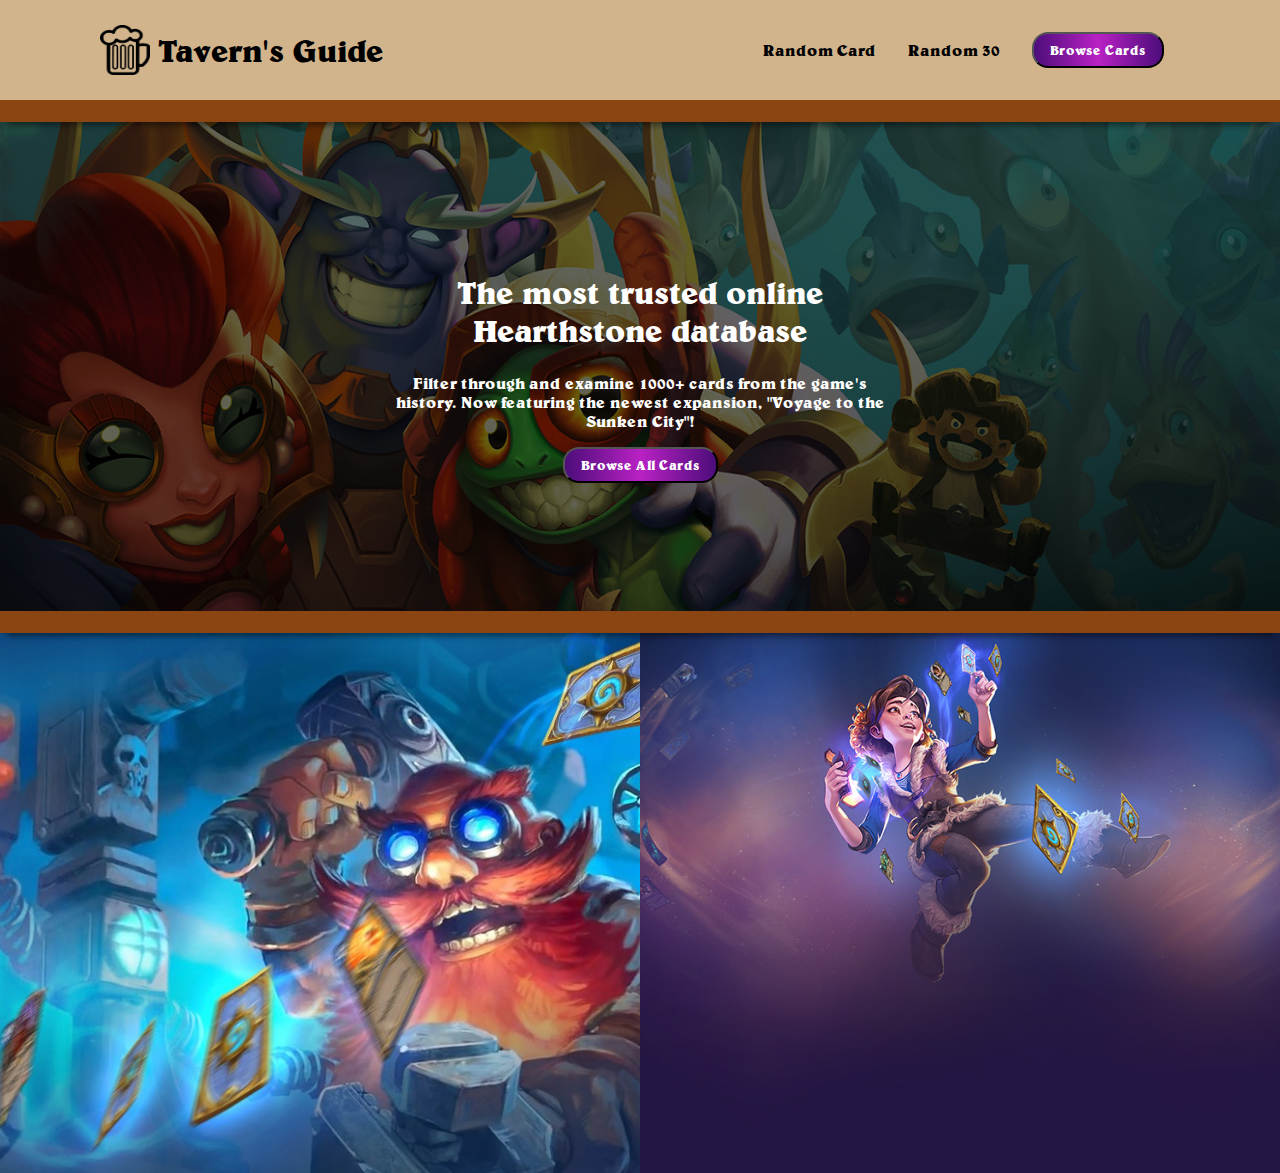
==== index.html @ 3be7f23b "Initial commit" ====
<!DOCTYPE html>
<html lang="en">
  <head>
    <meta charset="UTF-8" />
    <meta http-equiv="X-UA-Compatible" content="IE=edge" />
    <meta name="viewport" content="width=device-width, initial-scale=1.0" />
    <link rel="icon" href="./assets/icon.png" />
    <title>Tavern's Guide</title>
    <link rel="stylesheet" href="./styles.css" />
  </head>
  <body>
    <div class="nav__bg">
      <div class="row">
        <nav>
          <figure>
            <a href="." class="logo--wrapper">
              <img src="./assets/icon.png" class="logo" alt="" />
              <h1 class="title">Tavern's Guide</h1>
            </a>
          </figure>
          <ul class="nav__links">
            <li class="nav__link">
              <a href="#" class="nav__link--anchor link__hover-effect"
                >Random Card</a
              >
            </li>
            <li class="nav__link">
              <a href="#" class="nav__link--anchor link__hover-effect"
                >Random 30</a
              >
            </li>
            <li class="nav__link">
              <button class="btn">Browse Cards</button>
            </li>
          </ul>
        </nav>
      </div>
    </div>
    <div class="divider"></div>
    <header class="header">
      <img class="header__img" src="./assets/background.jpg" alt="" />
      <div class="header__content">
        <h1 class="header__title">
          The most trusted online Hearthstone database
        </h1>
        <p class="header__para">
          Filter through and examine 1000+ cards from the game's history. Now
          featuring the newest expansion, "Voyage to the Sunken City"!
        </p>
        <button class="btn">Browse All Cards</button>
      </div>
    </header>
    <div class="divider"></div>
    <section id="highlights">
      <div class="highlights__container">
        <div class="highlight highlight-1">
          <img
            src="./assets/highlight-bg1.jpg"
            alt=""
            class="highlight__img-1"
          />
          <div class="highlight__content">
            <a href="#" class="highlight__title">Random 30</a>
            <h2 class="highlight__sub-title">
              Face off against friends with a list of 30 completely random cards
            </h2>
          </div>
        </div>
        <div class="highlight highlight-2">
          <img
            src="./assets/highlight-bg2.jpg"
            alt=""
            class="highlight__img-2"
          />
          <div class="highlight__content">
            <a href="#" class="highlight__title">Random Card</a>
            <h2 class="highlight__sub-title">
              Refresh your knowledge with a random selection from our database
            </h2>
          </div>
        </div>
      </div>
    </section>
  </body>
</html>
---- styles.css ----
@font-face {
    font-family: 'Belwe-Bold';
    src: url('./assets/Belwe-Bold.eot');
    src: url('./assets/Belwe-Bold.eot') format('embedded-opentype'),
         url('./assets/Belwe-Bold.svg') format('svg'),
         url('./assets/Belwe-Bold.ttf') format('truetype'),
         url('./assets/Belwe-Bold.woff') format('woff'),
         url('./assets/Belwe-Bold.woff2') format('woff2');
    font-weight: normal;
    font-style: normal;
  }

* {
    padding: 0;
    margin: 0;
    box-sizing: border-box;
    font-family: 'Belwe-Bold';
}

a {
    text-decoration: none;
}

li {
    list-style-type: none;
}

.row {
    width: 100%;
    max-width: 1200px;
    padding: 0 40px;
    margin: 0 auto;
}

.logo {
    height: 50px;
    width: 50px;
}

.btn {
    padding: 8px 16px;
    font-weight: 700;
    color: white;
    background-image: -webkit-linear-gradient(left,#4c0d7a,#b921c4,#4c0d7a);
    border-radius: 16px;
    cursor: pointer;
    transition: all 300ms ease;
}

.btn:hover {
    filter: brightness(0.8);
    transform: translateY(-2px);
}

.btn:active {
    transform: scale(0.95);
}

.link__hover-effect {
    position: relative;
}

.link__hover-effect:after {
    content: "";
    background-color: black;
    position: absolute;
    bottom: -3px;
    height: 3px;
    width: 0;
    right: 0;
    transition: all 300ms ease;
}

.link__hover-effect:hover:after {
    left: 0;
    width: 100%;
}

/* 

Navigation

*/

nav {
    display: flex;
    justify-content: space-between;
    align-items: center;
    width: 100%;
    max-width: 1200px;
    margin: 0 auto;
    padding: 0 20px;
    height: 100px;
}

.nav__bg {
    background-color: tan;
    width: 100%;
}

.nav__links {
    display: flex;
    justify-content: center;
    align-items: center;
}

.nav__link {
    margin: 0 16px;
    font-size: 16px;
    font-weight: 700;
}

.nav__link--anchor {
    color: black;
}

.title {
    padding-left: 8px;
    padding-top: 2px;
    color: black;
}

.logo--wrapper {
    display: flex;
    align-items: center;
}

.divider {
    position: relative;
    left: 0;
    width: 100%;
    height: 22px;
    background-color: saddlebrown;
    box-shadow: 0 10px 6px -7px rgb(0 0 0 / 50%);
    z-index: 5;
}
/* 

Header

*/
header {
    position: relative;
    display: flex;
    flex-direction: column;
    align-items: center;
    justify-content: center;
}

.header__img {
    position: absolute;
    width: 100%;
    height: 100%;
    z-index: -10;
    filter: brightness(0.4);
}

.header__content {
    display: flex;
    flex-direction: column;
    justify-content: center;
    align-items: center;
    text-align: center;
    color: white;
    max-width: 500px;
    padding: 10% 0;
}

.header__title {
    margin: 24px;
}

.header__para {
    margin-bottom: 16px;
}

/* 

Highlights

*/

.highlights__container {
    display: flex;
    justify-content: space-between;
}

.highlight {
    width: 50%;
    display: flex;
    flex-direction: column;
    justify-content: center;
    align-items: center;
    overflow: hidden;
    position: relative;
    height: 60vh;
}

.highlight__content {
    position: absolute;
    max-width: 500px;
    transform: translateY(150%);
    opacity: 0;
    transition: all 300ms ease;
}

.highlight:hover .highlight__content{
    opacity: 1;
    transform: translateY(0);
}

.highlight:hover .highlight__img-1,
.highlight:hover .highlight__img-2 {
    filter: brightness(0.7);
    transform: scale(1.07);
}

.highlight__title {
    display: flex;
    justify-content: center;
    text-decoration: underline;
    color: white;
    font-size: 40px;
    z-index: 2;
}

.highlight__sub-title {
    color: lightgray;
    padding: 16px;
    text-align: center;
}

.highlight__img-1 {
    height: 100%;
    overflow: hidden;
    transition: all 500ms ease;
}

.highlight__img-2 {
    overflow: hidden;
    height: 100%;
    transition: all 500ms ease;
}
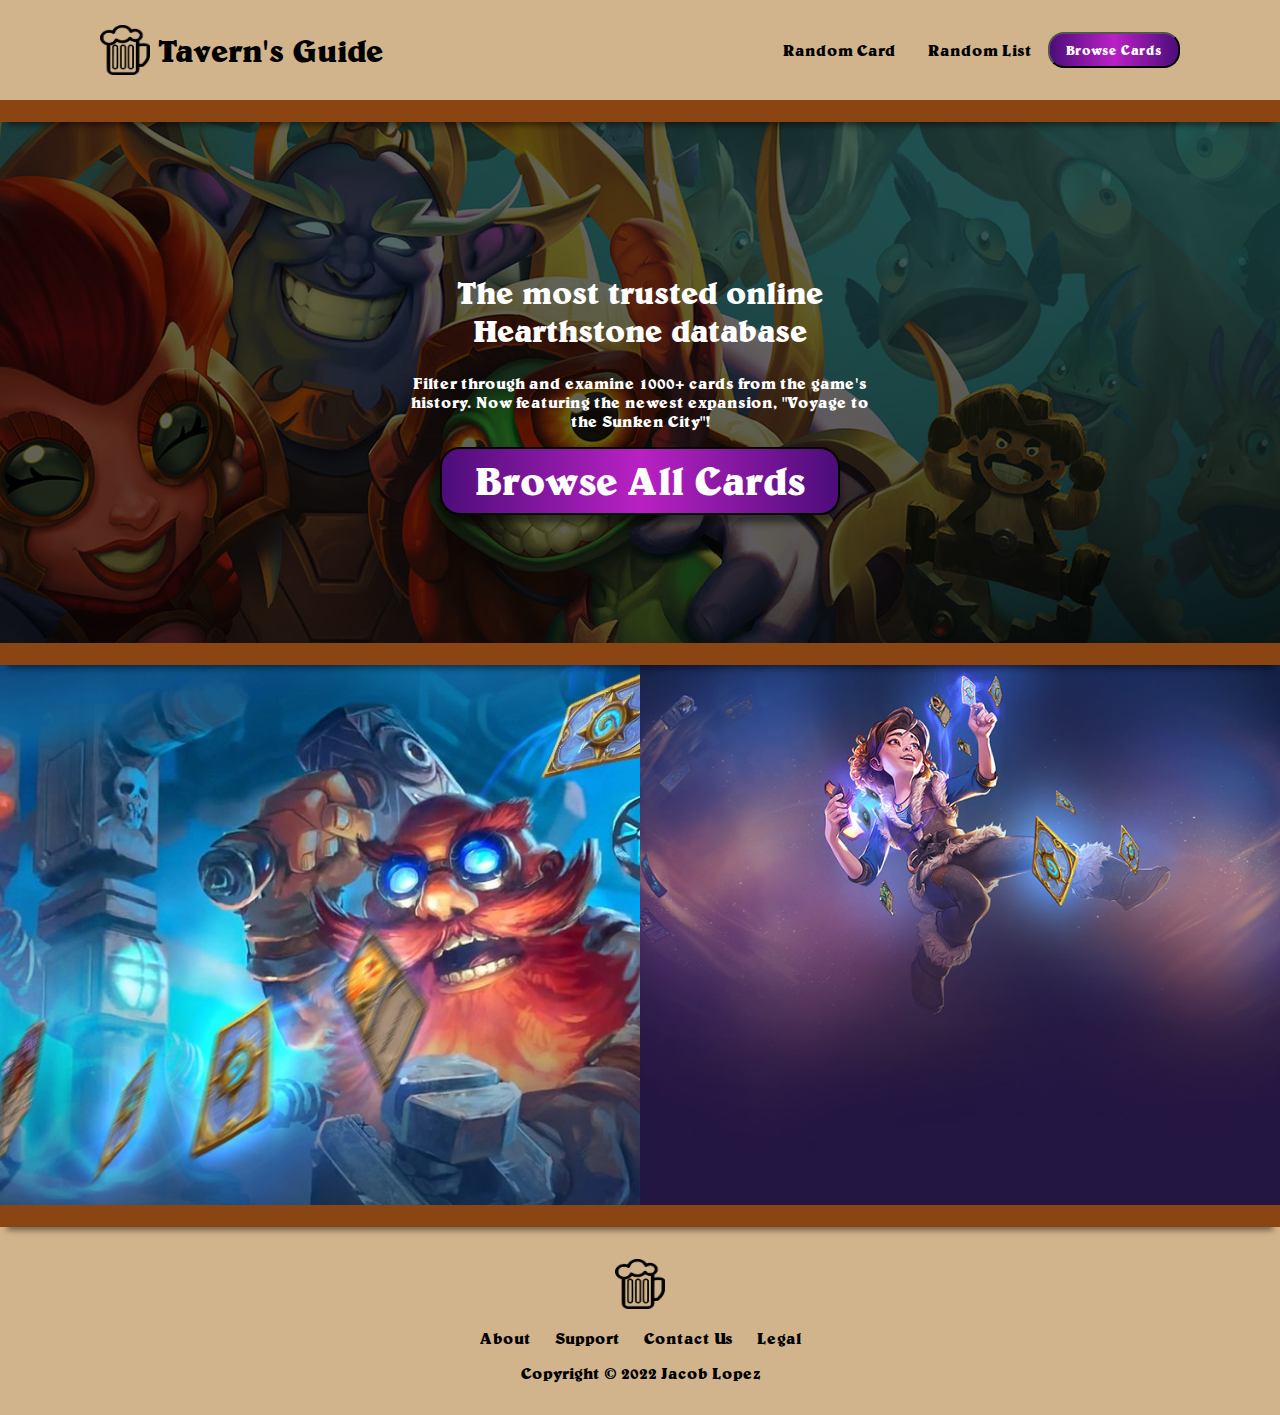
==== commit d4937966: "Main page complete" ====
--- a/index.html
+++ b/index.html
@@ -26,10 +26,10 @@
             </li>
             <li class="nav__link">
               <a href="#" class="nav__link--anchor link__hover-effect"
-                >Random 30</a
+                >Random List</a
               >
             </li>
-            <li class="nav__link">
+            <li class="nav__link--primary">
               <button class="btn">Browse Cards</button>
             </li>
           </ul>
@@ -47,39 +47,67 @@
           Filter through and examine 1000+ cards from the game's history. Now
           featuring the newest expansion, "Voyage to the Sunken City"!
         </p>
-        <button class="btn">Browse All Cards</button>
+        <button class="btn highlight__btn">Browse All Cards</button>
       </div>
     </header>
-    <div class="divider"></div>
-    <section id="highlights">
-      <div class="highlights__container">
-        <div class="highlight highlight-1">
-          <img
-            src="./assets/highlight-bg1.jpg"
-            alt=""
-            class="highlight__img-1"
-          />
-          <div class="highlight__content">
-            <a href="#" class="highlight__title">Random 30</a>
-            <h2 class="highlight__sub-title">
-              Face off against friends with a list of 30 completely random cards
-            </h2>
+    <main>
+      <div class="divider"></div>
+      <section id="highlights">
+        <div class="highlights__container">
+          <div class="highlight highlight-1">
+            <img
+              src="./assets/highlight-bg1.jpg"
+              alt=""
+              class="highlight__img-1"
+            />
+            <div class="highlight__content">
+              <div class="btn highlight__btn">Random List</div>
+              <h2 class="highlight__sub-title">
+                Face off against friends with a list of 30 completely random
+                cards
+              </h2>
+            </div>
+          </div>
+          <div class="highlight highlight-2">
+            <img
+              src="./assets/highlight-bg2.jpg"
+              alt=""
+              class="highlight__img-2"
+            />
+            <div class="highlight__content">
+              <div class="btn highlight__btn">Random Card</div>
+              <h2 class="highlight__sub-title">
+                Refresh your knowledge with a random selection from our database
+              </h2>
+            </div>
           </div>
         </div>
-        <div class="highlight highlight-2">
-          <img
-            src="./assets/highlight-bg2.jpg"
-            alt=""
-            class="highlight__img-2"
-          />
-          <div class="highlight__content">
-            <a href="#" class="highlight__title">Random Card</a>
-            <h2 class="highlight__sub-title">
-              Refresh your knowledge with a random selection from our database
-            </h2>
-          </div>
-        </div>
+      </section>
+      <div class="divider"></div>
+    </main>
+    <footer>
+      <div class="row footer__row">
+        <figure>
+          <a href="#">
+            <img src="./assets/icon.png" alt="" class="footer__logo" />
+          </a>
+        </figure>
+        <ul class="footer__links">
+          <li class="footer__link">
+            <a href="#" class="no-cursor fl-color link__hover-effect">About</a>
+          </li>
+          <li class="footer__link">
+            <a href="#" class="no-cursor fl-color link__hover-effect">Support</a>
+          </li>
+          <li class="footer__link">
+            <a href="#" class="no-cursor fl-color link__hover-effect">Contact Us</a>
+          </li>
+          <li class="footer__link">
+            <a href="#" class="no-cursor fl-color link__hover-effect">Legal</a>
+          </li>
+        </ul>
+        <div class="copyright">Copyright &copy; 2022 Jacob Lopez</div>
       </div>
-    </section>
+    </footer>
   </body>
 </html>
--- a/styles.css
+++ b/styles.css
@@ -76,6 +76,10 @@
     width: 100%;
 }
 
+.no-cursor {
+    cursor: not-allowed;
+}
+
 /* 
 
 Navigation
@@ -145,11 +149,13 @@
     flex-direction: column;
     align-items: center;
     justify-content: center;
+    width: 100%;
+    overflow-x: hidden;
 }
 
 .header__img {
     position: absolute;
-    width: 100%;
+    overflow: hidden;
     height: 100%;
     z-index: -10;
     filter: brightness(0.4);
@@ -172,6 +178,7 @@
 
 .header__para {
     margin-bottom: 16px;
+    padding: 0 16px;
 }
 
 /* 
@@ -202,6 +209,10 @@
     transform: translateY(150%);
     opacity: 0;
     transition: all 300ms ease;
+    display: flex;
+    flex-direction: column;
+    align-items: center;
+    justify-content: center;
 }
 
 .highlight:hover .highlight__content{
@@ -215,17 +226,18 @@
     transform: scale(1.07);
 }
 
-.highlight__title {
-    display: flex;
-    justify-content: center;
-    text-decoration: underline;
+.highlight__btn {
+    width: 40vw;
+    max-width: 400px;
+    text-align: center;
+    font-size: 40px;
+    border-radius: 20px;
+    border: 2px solid black;
+    box-shadow: 0 8px 6px 0 rgba(0, 0, 0, .45);
+}
+
+.highlight__sub-title {
     color: white;
-    font-size: 40px;
-    z-index: 2;
-}
-
-.highlight__sub-title {
-    color: lightgray;
     padding: 16px;
     text-align: center;
 }
@@ -240,4 +252,95 @@
     overflow: hidden;
     height: 100%;
     transition: all 500ms ease;
+}
+
+/* 
+
+ Footer
+
+*/
+
+footer {
+    background-color: tan;
+}
+
+.footer__row {
+    display: flex;
+    flex-direction: column;
+    justify-content: center;
+    align-items: center;
+    padding: 32px 0;
+}
+
+.footer__logo {
+    height: 50px;
+    width: 50px;
+}
+
+.footer__links {
+    display: flex;
+    justify-content: center;
+    align-items: center;
+    padding: 16px 0;
+}
+
+.footer__link {
+    padding: 0 12px;
+}
+
+.fl-color {
+    color: black;
+}
+
+@media (max-width: 768px) {
+    .nav__link {
+        display: none;
+    }
+
+    .btn {
+        font-size: 20px;
+    }
+
+    .highlight__btn {
+        font-size: 32px;
+    }
+
+    .highlights__container {
+        flex-direction: column-reverse;
+    }
+
+    .highlight {
+        width: 100%;
+    }
+
+    .highlight__content {
+        max-width: 400px;
+    }
+
+    .highlight__sub-title {
+        font-size: 24px;
+    }
+}
+
+@media (max-width: 480px) {
+    .row {
+        padding: 0 8px;
+    }
+
+    .footer__row {
+        padding: 32px 0;
+    }
+
+    .highlight__content {
+        transform: translateY(0);
+        opacity: 1;
+    }
+
+    .btn {
+        font-size: 12px;
+    }
+
+    .highlight__btn {
+        font-size: 16px;
+    }
 }